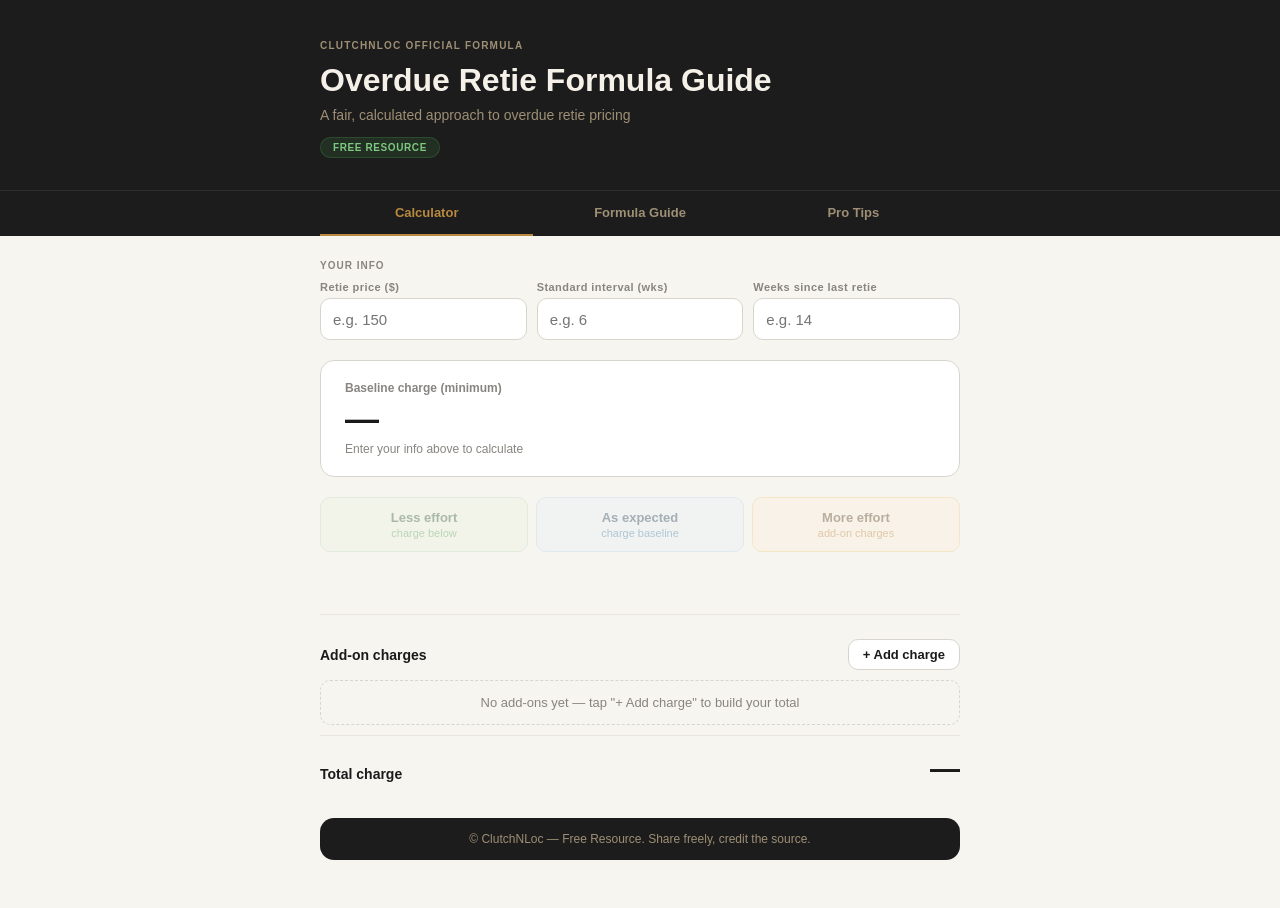
==== index.html @ d16cd5f0 "Add files via upload" ====
<!DOCTYPE html>
<html lang="en">
<head>
<meta charset="UTF-8">
<meta name="viewport" content="width=device-width, initial-scale=1.0">
<title>ClutchNLoc — Overdue Retie Calculator</title>
<style>
  :root {
    --gold: #B8893E;
    --gold-lt: #FBF6EC;
    --black: #1A1A1A;
    --text: #444440;
    --muted: #888580;
    --gray: #F2F0EB;
    --gray2: #E8E5DE;
    --border: #D8D5CE;
    --green-d: #1E4D22;
    --green-l: #EAF3DE;
    --green-t: #4A9E4F;
    --blue-d: #0D2F4A;
    --blue-l: #E6F1FB;
    --blue-t: #2E6FA3;
    --amber-d: #4A2D0A;
    --amber-l: #FAEEDA;
    --amber-t: #B87820;
    --hero-bg: #1C1C1C;
    --hero-t: #F5F0E8;
    --hero-s: #9E8F75;
    --white: #ffffff;
    --radius: 10px;
    --radius-lg: 14px;
  }

  * { box-sizing: border-box; margin: 0; padding: 0; }

  body {
    font-family: -apple-system, BlinkMacSystemFont, "Segoe UI", sans-serif;
    background: #F7F5F0;
    color: var(--text);
    min-height: 100vh;
    padding: 0 0 3rem;
  }

  .hero {
    background: var(--hero-bg);
    padding: 2.5rem 1.5rem 2rem;
    margin-bottom: 0;
  }
  .hero-eyebrow {
    font-size: 10px;
    letter-spacing: .12em;
    text-transform: uppercase;
    color: var(--hero-s);
    margin-bottom: 10px;
    font-weight: 600;
  }
  .hero-title {
    font-size: clamp(22px, 5vw, 32px);
    font-weight: 700;
    color: var(--hero-t);
    line-height: 1.2;
    margin-bottom: 8px;
  }
  .hero-sub {
    font-size: 14px;
    color: var(--hero-s);
    margin-bottom: 14px;
  }
  .badge {
    display: inline-block;
    font-size: 10px;
    font-weight: 700;
    letter-spacing: .06em;
    padding: 4px 12px;
    border-radius: 20px;
    background: rgba(78,158,79,.15);
    color: #7EC882;
    border: 1px solid rgba(78,158,79,.25);
  }

  .container { max-width: 680px; margin: 0 auto; padding: 0 1.25rem; }

  .tabs {
    display: flex;
    background: var(--hero-bg);
    border-top: 1px solid rgba(255,255,255,.08);
  }
  .tab {
    flex: 1;
    padding: 14px 0;
    font-size: 13px;
    font-weight: 600;
    text-align: center;
    cursor: pointer;
    color: var(--hero-s);
    border-bottom: 2px solid transparent;
    transition: all .15s;
    background: none;
    border-top: none;
    border-left: none;
    border-right: none;
  }
  .tab.active {
    color: var(--gold);
    border-bottom-color: var(--gold);
  }

  .tab-panel { display: none; padding-top: 1.5rem; }
  .tab-panel.active { display: block; }

  /* ── SECTION LABELS ── */
  .section-label {
    font-size: 10px;
    font-weight: 700;
    letter-spacing: .1em;
    text-transform: uppercase;
    color: var(--muted);
    margin-bottom: 10px;
    margin-top: 1.5rem;
  }
  .section-label:first-child { margin-top: 0; }

  .divider {
    height: 1px;
    background: var(--gray2);
    margin: 1.5rem 0;
  }

  /* ── CALCULATOR ── */
  .inputs-grid {
    display: grid;
    grid-template-columns: 1fr 1fr 1fr;
    gap: 10px;
    margin-bottom: 1.25rem;
  }
  @media (max-width: 500px) {
    .inputs-grid { grid-template-columns: 1fr; }
  }
  .field label {
    display: block;
    font-size: 11px;
    font-weight: 600;
    color: var(--muted);
    margin-bottom: 5px;
    letter-spacing: .04em;
  }
  .field input {
    width: 100%;
    height: 42px;
    border: 1px solid var(--border);
    border-radius: var(--radius);
    padding: 0 12px;
    font-size: 15px;
    background: var(--white);
    color: var(--black);
    transition: border-color .15s;
    -moz-appearance: textfield;
  }
  .field input::-webkit-outer-spin-button,
  .field input::-webkit-inner-spin-button { -webkit-appearance: none; }
  .field input:focus { outline: none; border-color: var(--gold); }

  .formula-row {
    display: flex;
    align-items: center;
    gap: 6px;
    flex-wrap: wrap;
    margin-bottom: 1.25rem;
    font-size: 13px;
    color: var(--muted);
    min-height: 34px;
  }
  .chip {
    background: var(--gray);
    border: 1px solid var(--gray2);
    border-radius: 8px;
    padding: 4px 10px;
    font-size: 13px;
    font-weight: 600;
    color: var(--black);
  }
  .chip.result { color: var(--gold); background: var(--gold-lt); border-color: #E8D5A8; }

  .result-card {
    background: var(--white);
    border: 1px solid var(--border);
    border-radius: var(--radius-lg);
    padding: 1.25rem 1.5rem;
    margin-bottom: 1.25rem;
    display: flex;
    justify-content: space-between;
    align-items: center;
    gap: 1rem;
  }
  .result-label { font-size: 12px; font-weight: 600; color: var(--muted); margin-bottom: 4px; }
  .result-val { font-size: 34px; font-weight: 700; color: var(--black); }
  .result-sub { font-size: 12px; color: var(--muted); margin-top: 4px; }
  .result-tag {
    font-size: 10px;
    font-weight: 700;
    letter-spacing: .05em;
    padding: 4px 10px;
    border-radius: 20px;
    white-space: nowrap;
    flex-shrink: 0;
  }

  .tiers {
    display: grid;
    grid-template-columns: 1fr 1fr 1fr;
    gap: 8px;
    margin-bottom: 1.25rem;
  }
  @media (max-width: 480px) {
    .tiers { grid-template-columns: 1fr; }
  }
  .tier {
    border-radius: var(--radius);
    padding: 12px;
    text-align: center;
    opacity: .35;
    transition: opacity .2s;
    border: 1px solid transparent;
  }
  .tier.active { opacity: 1; }
  .tier-green { background: var(--green-l); border-color: #B8D9BB; }
  .tier-blue  { background: var(--blue-l);  border-color: #B5D4F4; }
  .tier-amber { background: var(--amber-l); border-color: #F0C878; }
  .tier-title { font-size: 13px; font-weight: 700; margin-bottom: 2px; }
  .tier-green .tier-title { color: var(--green-d); }
  .tier-blue  .tier-title { color: var(--blue-d);  }
  .tier-amber .tier-title { color: var(--amber-d); }
  .tier-sub { font-size: 11px; }
  .tier-green .tier-sub { color: var(--green-t); }
  .tier-blue  .tier-sub { color: var(--blue-t);  }
  .tier-amber .tier-sub { color: var(--amber-t); }
  .tier-hint { font-size: 12px; color: var(--muted); margin-bottom: 1.25rem; min-height: 18px; }

  /* ── ADD-ONS ── */
  .addons-header {
    display: flex;
    justify-content: space-between;
    align-items: center;
    margin-bottom: 10px;
  }
  .addons-title { font-size: 14px; font-weight: 600; color: var(--black); }
  .add-btn {
    font-size: 13px;
    font-weight: 600;
    padding: 7px 14px;
    border-radius: var(--radius);
    border: 1px solid var(--border);
    background: var(--white);
    color: var(--black);
    cursor: pointer;
    transition: background .12s;
  }
  .add-btn:hover { background: var(--gray); }

  .addon-row {
    display: flex;
    gap: 8px;
    align-items: center;
    margin-bottom: 8px;
  }
  .addon-row input {
    height: 40px;
    border: 1px solid var(--border);
    border-radius: var(--radius);
    padding: 0 12px;
    font-size: 14px;
    background: var(--white);
    color: var(--black);
    -moz-appearance: textfield;
  }
  .addon-row input::-webkit-outer-spin-button,
  .addon-row input::-webkit-inner-spin-button { -webkit-appearance: none; }
  .addon-row input:focus { outline: none; border-color: var(--gold); }
  .addon-name { flex: 1; }
  .addon-price { width: 100px; }
  .remove-btn {
    width: 36px;
    height: 40px;
    border-radius: var(--radius);
    border: 1px solid var(--border);
    background: var(--white);
    color: var(--muted);
    cursor: pointer;
    font-size: 18px;
    display: flex;
    align-items: center;
    justify-content: center;
    flex-shrink: 0;
    transition: all .12s;
  }
  .remove-btn:hover { background: #FCEBEB; color: #B84040; border-color: #F09595; }

  .addons-empty {
    font-size: 13px;
    color: var(--muted);
    padding: 14px 0;
    text-align: center;
    border: 1px dashed var(--border);
    border-radius: var(--radius);
    margin-bottom: 10px;
  }

  .total-row {
    display: flex;
    justify-content: space-between;
    align-items: baseline;
    padding: 1rem 0 0;
    border-top: 1px solid var(--gray2);
    margin-top: 6px;
  }
  .total-label { font-size: 14px; font-weight: 600; color: var(--black); }
  .total-val { font-size: 30px; font-weight: 700; color: var(--black); }

  /* ── GUIDE TAB ── */
  .guide-section { margin-bottom: 1.5rem; }

  .formula-box {
    background: var(--hero-bg);
    border-radius: var(--radius-lg);
    padding: 1.25rem 1.5rem;
    margin-bottom: 1rem;
  }
  .formula-box-title { font-size: 14px; font-weight: 700; color: var(--hero-t); margin-bottom: 8px; }
  .formula-eq {
    font-size: clamp(13px, 3vw, 17px);
    font-weight: 700;
    color: var(--gold);
    line-height: 1.4;
    margin-bottom: 8px;
  }
  .formula-note { font-size: 12px; color: var(--hero-s); }

  .vars-grid {
    display: grid;
    grid-template-columns: 1fr 1fr;
    gap: 8px;
    margin-bottom: 1rem;
  }
  .var-card {
    background: var(--gold-lt);
    border: 1px solid #E8D5A8;
    border-radius: var(--radius);
    padding: 12px 14px;
  }
  .var-sym { font-size: 26px; font-weight: 700; color: var(--gold); display: block; margin-bottom: 3px; }
  .var-name { font-size: 13px; font-weight: 700; color: var(--black); margin-bottom: 2px; }
  .var-desc { font-size: 12px; color: var(--muted); line-height: 1.4; }

  .mw-table { width: 100%; border-collapse: collapse; border-radius: var(--radius); overflow: hidden; margin-bottom: 1rem; }
  .mw-table th { background: var(--black); color: var(--white); font-size: 12px; padding: 8px 12px; text-align: left; }
  .mw-table td { font-size: 13px; padding: 8px 12px; }
  .mw-table tr:nth-child(odd) td { background: var(--gray); }
  .mw-table tr:nth-child(even) td { background: var(--gray2); }
  .pill { display: inline-block; font-size: 12px; font-weight: 700; padding: 3px 10px; border-radius: 20px; }
  .pill-green { background: var(--green-l); color: var(--green-d); }
  .pill-amber { background: var(--amber-l); color: var(--amber-d); }
  .pill-red { background: #FCEBEB; color: #791F1F; }

  .charge-card {
    border-radius: var(--radius);
    padding: 12px 14px;
    margin-bottom: 8px;
    border-left: 4px solid transparent;
  }
  .charge-card.green { background: var(--green-l); border-color: var(--green-t); }
  .charge-card.blue  { background: var(--blue-l);  border-color: var(--blue-t);  }
  .charge-card.amber { background: var(--amber-l); border-color: var(--amber-t); }
  .charge-card-title { font-size: 13px; font-weight: 700; margin-bottom: 3px; }
  .charge-card.green .charge-card-title { color: var(--green-d); }
  .charge-card.blue  .charge-card-title { color: var(--blue-d);  }
  .charge-card.amber .charge-card-title { color: var(--amber-d); }
  .charge-card-body { font-size: 12px; }
  .charge-card.green .charge-card-body { color: var(--green-t); }
  .charge-card.blue  .charge-card-body { color: var(--blue-t);  }
  .charge-card.amber .charge-card-body { color: var(--amber-t); }

  .tip-item {
    display: flex;
    gap: 10px;
    padding: 10px 12px;
    border-radius: var(--radius);
    margin-bottom: 7px;
    font-size: 13px;
    line-height: 1.5;
  }
  .tip-item.standard { background: #FEFCF6; border-left: 3px solid var(--gold); color: var(--text); }
  .tip-item.suggested { background: #F4FAF4; border-left: 3px solid var(--green-t); color: var(--green-d); }
  .tip-num { font-weight: 700; flex-shrink: 0; }
  .tip-item.standard .tip-num { color: var(--gold); }
  .tip-item.suggested .tip-num { color: var(--green-t); }

  .suggested-label {
    font-size: 10px;
    font-weight: 700;
    letter-spacing: .08em;
    text-transform: uppercase;
    color: var(--green-t);
    margin-bottom: 6px;
    margin-top: 4px;
  }

  .addon-tag {
    display: inline-block;
    font-size: 12px;
    font-weight: 600;
    padding: 4px 10px;
    border-radius: 20px;
    margin: 3px 4px 3px 0;
    background: var(--amber-l);
    color: var(--amber-d);
  }
  .addon-tag.sug { background: var(--green-l); color: var(--green-d); }

  .footer-bar {
    background: var(--hero-bg);
    border-radius: var(--radius-lg);
    padding: 14px;
    text-align: center;
    font-size: 12px;
    color: var(--hero-s);
    margin-top: 2rem;
  }

  .video-links a {
    display: inline-block;
    font-size: 13px;
    font-weight: 600;
    padding: 8px 14px;
    border-radius: var(--radius);
    background: var(--gold-lt);
    color: var(--gold);
    border: 1px solid #E8D5A8;
    text-decoration: none;
    margin: 4px 4px 4px 0;
  }
  .video-links a:hover { background: #F5EDD8; }

  body.dark-mode {
    background: #111;
    color: #DDD;
    --white: #1E1E1E;
    --border: #333;
    --gray: #1A1A1A;
    --gray2: #222;
    --gold-lt: #2A2010;
    --black: #F0EDE8;
    --text: #C8C5BF;
    --muted: #777;
  }
</style>
</head>
<body>

<div class="hero">
  <div class="container">
    <div class="hero-eyebrow">ClutchNLoc Official Formula</div>
    <h1 class="hero-title">Overdue Retie Formula Guide</h1>
    <p class="hero-sub">A fair, calculated approach to overdue retie pricing</p>
    <span class="badge">FREE RESOURCE</span>
  </div>
</div>

<div class="tabs">
  <div class="container" style="display:flex; width:100%; max-width:680px; padding:0 1.25rem;">
    <button class="tab active" onclick="switchTab('calculator', this)">Calculator</button>
    <button class="tab" onclick="switchTab('guide', this)">Formula Guide</button>
    <button class="tab" onclick="switchTab('tips', this)">Pro Tips</button>
  </div>
</div>

<div class="container">

  <!-- ── CALCULATOR TAB ── -->
  <div class="tab-panel active" id="tab-calculator">

    <p class="section-label">Your info</p>
    <div class="inputs-grid">
      <div class="field">
        <label for="price">Retie price ($)</label>
        <input type="number" id="price" min="0" step="1" placeholder="e.g. 150">
      </div>
      <div class="field">
        <label for="interval">Standard interval (wks)</label>
        <input type="number" id="interval" min="1" max="12" step="1" placeholder="e.g. 6">
      </div>
      <div class="field">
        <label for="weeks">Weeks since last retie</label>
        <input type="number" id="weeks" min="1" step="1" placeholder="e.g. 14">
      </div>
    </div>

    <div class="formula-row" id="formula-row" style="display:none;">
      <span class="chip" id="fc-weeks">—</span>
      <span>÷</span>
      <span class="chip" id="fc-interval">—</span>
      <span>×</span>
      <span class="chip" id="fc-price">—</span>
      <span>=</span>
      <span class="chip result" id="fc-baseline">—</span>
    </div>

    <div class="result-card">
      <div>
        <div class="result-label">Baseline charge (minimum)</div>
        <div class="result-val" id="baseline">—</div>
        <div class="result-sub" id="baseline-sub">Enter your info above to calculate</div>
      </div>
      <div class="result-tag" id="result-tag" style="display:none;"></div>
    </div>

    <div class="tiers">
      <div class="tier tier-green" id="tier-under">
        <div class="tier-title">Less effort</div>
        <div class="tier-sub">charge below</div>
      </div>
      <div class="tier tier-blue" id="tier-exact">
        <div class="tier-title">As expected</div>
        <div class="tier-sub">charge baseline</div>
      </div>
      <div class="tier tier-amber" id="tier-over">
        <div class="tier-title">More effort</div>
        <div class="tier-sub">add-on charges</div>
      </div>
    </div>
    <div class="tier-hint" id="tier-hint"></div>

    <div class="divider"></div>

    <div class="addons-header">
      <span class="addons-title">Add-on charges</span>
      <button class="add-btn" onclick="addAddon()">+ Add charge</button>
    </div>

    <div id="addons-list">
      <div class="addons-empty" id="addons-empty">No add-ons yet — tap "+ Add charge" to build your total</div>
    </div>

    <div class="total-row">
      <span class="total-label">Total charge</span>
      <span class="total-val" id="total">—</span>
    </div>
  </div>

  <!-- ── GUIDE TAB ── -->
  <div class="tab-panel" id="tab-guide">

    <p class="section-label">The problem this solves</p>
    <p style="font-size:14px; line-height:1.7; color:var(--text); margin-bottom:1rem;">
      Clients coming overdue on purpose. Stylists pulling numbers from thin air.
      The ClutchNLoc Overdue Retie Formula creates a calculated baseline — a minimum
      charge that is fair to both the loctician and the client — so pricing is never a guessing game.
    </p>

    <div class="divider"></div>

    <p class="section-label">Maintenance windows</p>
    <table class="mw-table">
      <tr><th>Weeks</th><th>Status</th></tr>
      <tr><td><span class="pill pill-green">4–6 weeks</span></td><td>Standard maintenance window</td></tr>
      <tr><td><span class="pill pill-green">4–7 weeks</span></td><td>Extended standard (some stylists)</td></tr>
      <tr><td><span class="pill pill-amber">7–8 weeks</span></td><td>Approaching overdue — monitor closely</td></tr>
      <tr><td><span class="pill pill-red">8+ weeks</span></td><td>Overdue — formula applies</td></tr>
    </table>

    <div class="divider"></div>

    <p class="section-label">The formula</p>
    <div class="formula-box">
      <div class="formula-box-title">ClutchNLoc Overdue Retie Formula</div>
      <div class="formula-eq">Baseline = (Weeks Overdue ÷ Standard Interval) × Current Retie Price</div>
      <div class="formula-note">This is the minimum charge. Adjust based on effort at consultation.</div>
    </div>

    <div class="vars-grid">
      <div class="var-card">
        <span class="var-sym">W</span>
        <div class="var-name">Weeks overdue</div>
        <div class="var-desc">Total weeks since last retie, minus the standard interval</div>
      </div>
      <div class="var-card">
        <span class="var-sym">S</span>
        <div class="var-name">Standard interval</div>
        <div class="var-desc">Your maintenance window — typically 4–6 weeks</div>
      </div>
      <div class="var-card">
        <span class="var-sym">P</span>
        <div class="var-name">Current retie price</div>
        <div class="var-desc">Your fixed rate for a standard retie service</div>
      </div>
      <div class="var-card">
        <span class="var-sym">B</span>
        <div class="var-name">Baseline charge</div>
        <div class="var-desc">Calculated minimum — your floor for overdue pricing</div>
      </div>
    </div>

    <div class="divider"></div>

    <p class="section-label">Worked example</p>
    <table class="mw-table" style="margin-bottom:1rem;">
      <tr><td style="color:var(--muted);">Current retie price</td><td>$150</td></tr>
      <tr><td style="color:var(--muted);">Standard interval</td><td>6 weeks</td></tr>
      <tr><td style="color:var(--muted);">Weeks since last retie</td><td>14 weeks</td></tr>
      <tr><td style="color:var(--muted);">Weeks overdue</td><td>14 − 6 = 8 weeks</td></tr>
      <tr><td style="color:var(--muted);">Calculation</td><td>(8 ÷ 6) × $150</td></tr>
      <tr style="background:var(--hero-bg) !important;">
        <td style="color:#F5F0E8; font-weight:700; background:var(--hero-bg);">Baseline charge</td>
        <td style="color:var(--gold); font-weight:700; background:var(--hero-bg);">$200.00 minimum</td>
      </tr>
    </table>

    <div class="divider"></div>

    <p class="section-label">How to use the baseline</p>
    <div class="charge-card green">
      <div class="charge-card-title">Went faster / less effort than expected</div>
      <div class="charge-card-body">Give the client a break — charge below the baseline. Your call, your discretion.</div>
    </div>
    <div class="charge-card blue">
      <div class="charge-card-title">Effort matched expectation</div>
      <div class="charge-card-body">Charge what the formula calculated. No guesswork, no awkward conversations.</div>
    </div>
    <div class="charge-card amber">
      <div class="charge-card-title">More effort than calculated</div>
      <div class="charge-card-body">The baseline is the floor — add on charges for extra work.</div>
    </div>

    <div class="divider"></div>

    <p class="section-label">Add-on charges</p>
    <p style="font-size:13px; color:var(--muted); margin-bottom:10px;">Build your add-on menu in advance so clients understand pricing before the chair.</p>
    <div style="margin-bottom:8px;">
      <span class="addon-tag">Severe buildup removal</span>
      <span class="addon-tag">Frizz smoothing</span>
      <span class="addon-tag">Unraveling / slippage repair</span>
      <span class="addon-tag">Extended time (per 30 min)</span>
      <span class="addon-tag">Loc joining / congos</span>
    </div>
    <div class="suggested-label">Suggested additions</div>
    <div>
      <span class="addon-tag sug">Scalp treatment</span>
      <span class="addon-tag sug">Moisture treatment</span>
      <span class="addon-tag sug">Late cancellation buffer</span>
      <span class="addon-tag sug">Detangling / separation</span>
    </div>

    <div class="divider"></div>

    <p class="section-label">Watch the formula in action</p>
    <div class="video-links">
      <a href="https://www.instagram.com/reel/C0Rv8uMufR2/?igsh=bWg1amFiaTYwOHZm" target="_blank">Part 1</a>
      <a href="https://www.instagram.com/reel/C2Ktu6iuDpe/?igsh=ZzZzbmtxaG9ic2dr" target="_blank">Part 2</a>
      <a href="https://www.instagram.com/reel/C4gueOTOGvI/?igsh=ZTRrOW1zeXd1ZnU0" target="_blank">Part 3</a>
      <a href="https://www.instagram.com/reel/C-liQxKOnNZ/?igsh=bDI5bmN2a3FjajRz" target="_blank">Part 4</a>
    </div>
  </div>

  <!-- ── TIPS TAB ── -->
  <div class="tab-panel" id="tab-tips">

    <p class="section-label">Pro tips for overdue reties</p>

    <div class="tip-item standard">
      <span class="tip-num">01</span>
      <span>Always do a consultation first — never sit a client down and start without assessing the work.</span>
    </div>
    <div class="tip-item standard">
      <span class="tip-num">02</span>
      <span>At consultation, retie approximately 5 locs and time yourself. This tells you the actual pace before committing to the full service.</span>
    </div>
    <div class="tip-item standard">
      <span class="tip-num">03</span>
      <span>New client who has never been to you? From experience and research: 1 pull-through ≈ 1 week of growth. Use this to estimate their overdue status.</span>
    </div>
    <div class="tip-item standard">
      <span class="tip-num">04</span>
      <span>Fixed rate pricing is required for this formula to work as intended. Variable pricing complicates the baseline calculation.</span>
    </div>

    <div class="suggested-label" style="margin-top:1rem;">Suggested additions</div>

    <div class="tip-item suggested">
      <span class="tip-num">05</span>
      <span>Collect a non-refundable deposit for overdue clients when booking. It protects your time and filters out clients who are not serious.</span>
    </div>
    <div class="tip-item suggested">
      <span class="tip-num">06</span>
      <span>Create a written overdue policy and send it with your booking confirmation. No surprises at the chair means smoother transactions.</span>
    </div>

    <div class="divider"></div>

    <p class="section-label">Why this formula works</p>
    <p style="font-size:14px; line-height:1.7; color:var(--text);">
      The formula ties your overdue charge directly to your own pricing — so it scales automatically
      when you raise your rates. It is defensible, explainable, and fair. Clients who were strategically
      coming overdue to save money no longer have a financial incentive to do so, because the formula
      closes that loophole. And because it is a minimum, not a fixed fee, you keep professional
      discretion over the final number.
    </p>
  </div>

  <div class="footer-bar">© ClutchNLoc — Free Resource. Share freely, credit the source.</div>

</div>

<script>
function switchTab(id, btn) {
  document.querySelectorAll('.tab-panel').forEach(p => p.classList.remove('active'));
  document.querySelectorAll('.tab').forEach(t => t.classList.remove('active'));
  document.getElementById('tab-' + id).classList.add('active');
  btn.classList.add('active');
}

var addons = [];
var addonId = 0;

function fmt(n) {
  return '$' + n.toFixed(2).replace(/\B(?=(\d{3})+(?!\d))/g, ',');
}

function calc() {
  var price = parseFloat(document.getElementById('price').value);
  var interval = parseFloat(document.getElementById('interval').value);
  var weeks = parseFloat(document.getElementById('weeks').value);
  var hasInputs = !isNaN(price) && !isNaN(interval) && !isNaN(weeks) && price > 0 && interval > 0 && weeks > 0;
  var baseline = 0;

  if (hasInputs) {
    var weeksOverdue = Math.max(0, weeks - interval);
    baseline = (weeksOverdue / interval) * price;

    document.getElementById('formula-row').style.display = 'flex';
    document.getElementById('fc-weeks').textContent = weeksOverdue + ' wks overdue';
    document.getElementById('fc-interval').textContent = interval + ' wk interval';
    document.getElementById('fc-price').textContent = fmt(price);
    document.getElementById('fc-baseline').textContent = fmt(baseline);
    document.getElementById('baseline').textContent = fmt(baseline);

    var tag = document.getElementById('result-tag');
    if (weeks <= interval) {
      document.getElementById('baseline-sub').textContent = 'Client is within the standard window.';
      tag.style.display = 'none';
      setTiers(null);
    } else {
      var extra = weeks - interval;
      document.getElementById('baseline-sub').textContent = extra + ' week' + (extra !== 1 ? 's' : '') + ' overdue — charge at least this amount.';
      tag.style.display = 'inline-block';
      tag.textContent = 'OVERDUE';
      tag.style.background = '#FCEBEB';
      tag.style.color = '#791F1F';
      setTiers('show');
    }
  } else {
    document.getElementById('formula-row').style.display = 'none';
    document.getElementById('baseline').textContent = '—';
    document.getElementById('baseline-sub').textContent = 'Enter your info above to calculate';
    document.getElementById('result-tag').style.display = 'none';
    setTiers(null);
  }

  var addonTotal = addons.reduce(function(s, a) { return s + (parseFloat(a.price) || 0); }, 0);
  document.getElementById('total').textContent = hasInputs ? fmt(baseline + addonTotal) : '—';
}

function setTiers(mode) {
  document.getElementById('tier-under').classList.remove('active');
  document.getElementById('tier-exact').classList.remove('active');
  document.getElementById('tier-over').classList.remove('active');
  document.getElementById('tier-hint').textContent = mode
    ? 'Assess effort at consultation, then decide where you land.'
    : '';
}

function addAddon() {
  var id = ++addonId;
  addons.push({ id: id, name: '', price: '' });
  renderAddons();
}

function removeAddon(id) {
  addons = addons.filter(function(a) { return a.id !== id; });
  renderAddons();
  calc();
}

function updateAddon(id, field, val) {
  addons.forEach(function(a) { if (a.id === id) a[field] = val; });
  calc();
}

function renderAddons() {
  var list = document.getElementById('addons-list');
  var empty = document.getElementById('addons-empty');
  if (addons.length === 0) {
    list.innerHTML = '<div class="addons-empty" id="addons-empty">No add-ons yet — tap &quot;+ Add charge&quot; to build your total</div>';
    return;
  }
  list.innerHTML = '';
  addons.forEach(function(addon) {
    var row = document.createElement('div');
    row.className = 'addon-row';
    row.innerHTML =
      '<input class="addon-name" type="text" placeholder="Add-on label (e.g. buildup removal)" value="' + addon.name.replace(/"/g,'&quot;') + '" oninput="updateAddon(' + addon.id + ',\'name\',this.value)">' +
      '<input class="addon-price" type="number" min="0" step="1" placeholder="$0" value="' + (addon.price || '') + '" oninput="updateAddon(' + addon.id + ',\'price\',this.value)">' +
      '<button class="remove-btn" onclick="removeAddon(' + addon.id + ')">&#215;</button>';
    list.appendChild(row);
  });
}

document.getElementById('price').addEventListener('input', calc);
document.getElementById('interval').addEventListener('input', calc);
document.getElementById('weeks').addEventListener('input', calc);
</script>
</body>
</html>
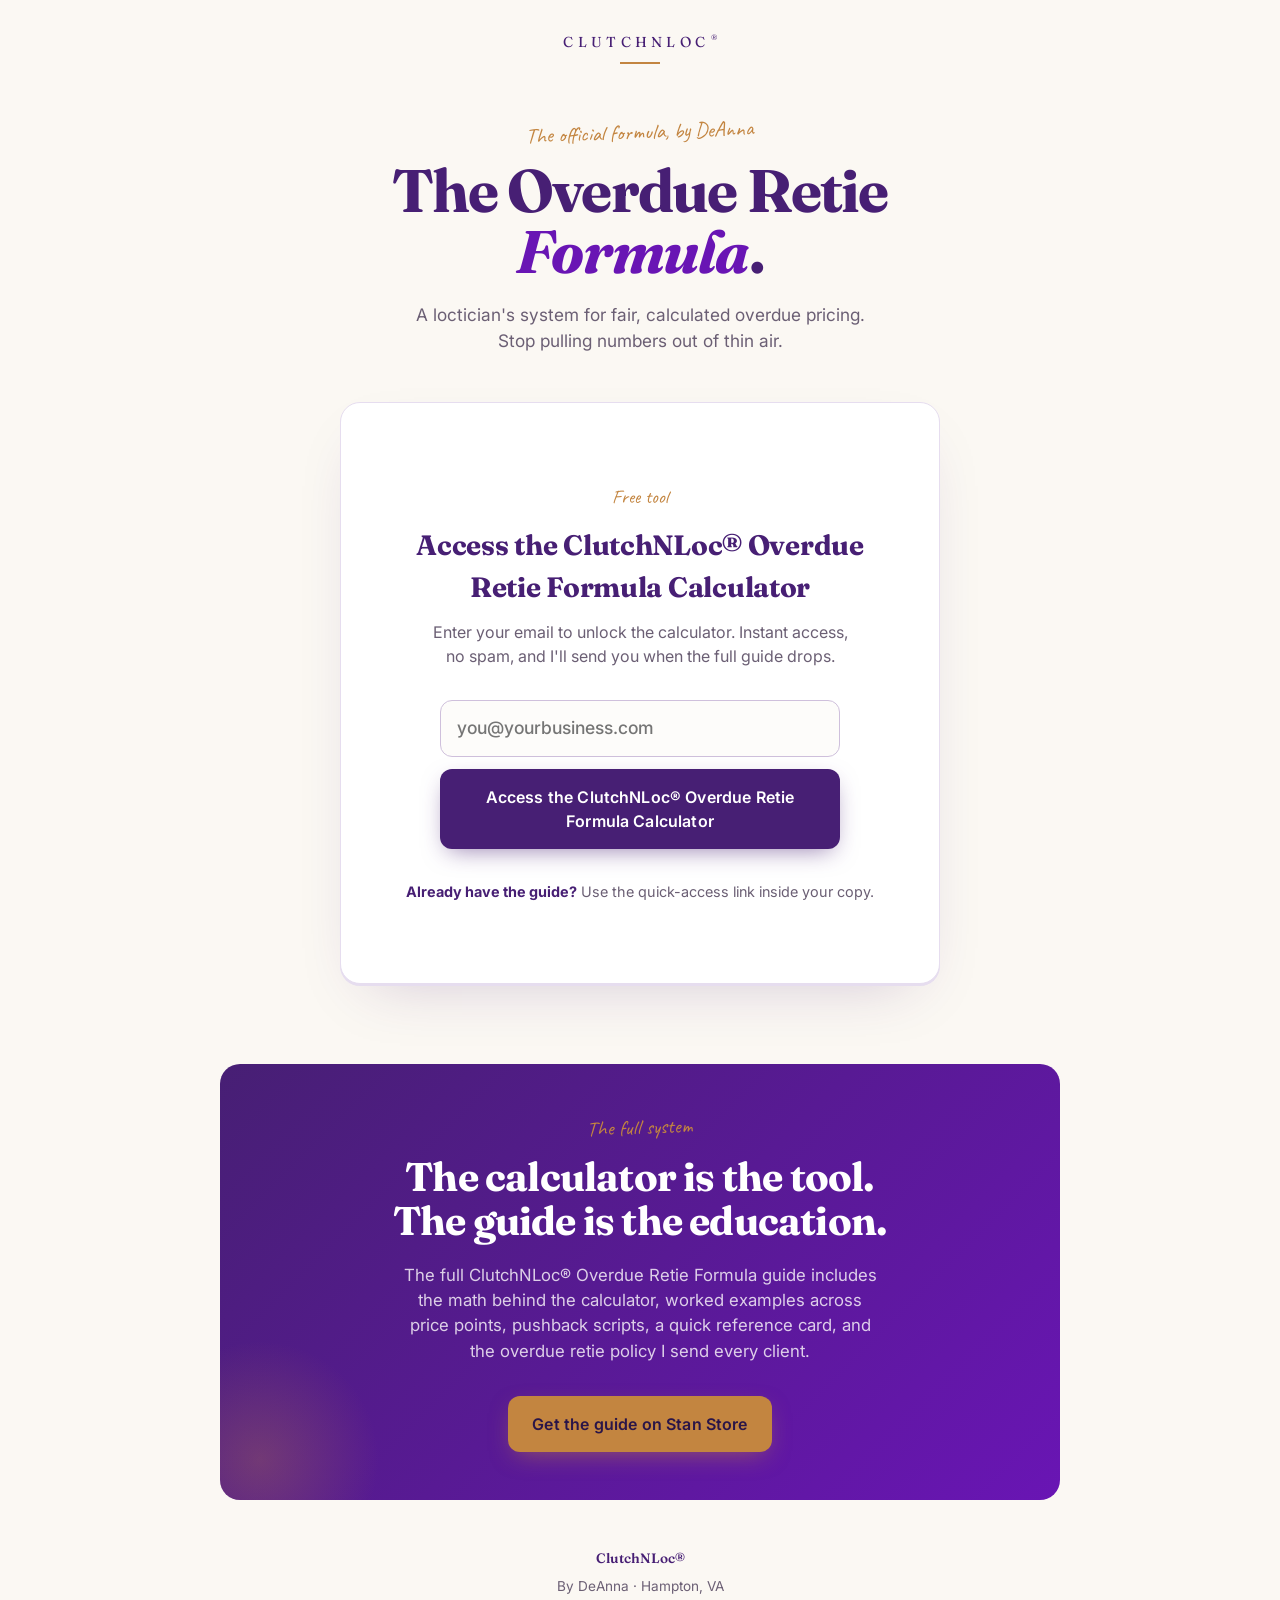
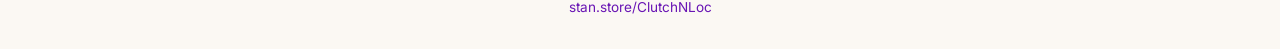
==== commit b411e40f: "Add files via upload" ====
--- a/index.html
+++ b/index.html
@@ -1,821 +1,192 @@
 <!DOCTYPE html>
 <html lang="en">
 <head>
-<meta charset="UTF-8">
-<meta name="viewport" content="width=device-width, initial-scale=1.0">
-<title>ClutchNLoc — Overdue Retie Calculator</title>
-<style>
-  :root {
-    --gold: #B8893E;
-    --gold-lt: #FBF6EC;
-    --black: #1A1A1A;
-    --text: #444440;
-    --muted: #888580;
-    --gray: #F2F0EB;
-    --gray2: #E8E5DE;
-    --border: #D8D5CE;
-    --green-d: #1E4D22;
-    --green-l: #EAF3DE;
-    --green-t: #4A9E4F;
-    --blue-d: #0D2F4A;
-    --blue-l: #E6F1FB;
-    --blue-t: #2E6FA3;
-    --amber-d: #4A2D0A;
-    --amber-l: #FAEEDA;
-    --amber-t: #B87820;
-    --hero-bg: #1C1C1C;
-    --hero-t: #F5F0E8;
-    --hero-s: #9E8F75;
-    --white: #ffffff;
-    --radius: 10px;
-    --radius-lg: 14px;
-  }
+  <meta charset="UTF-8" />
+  <meta name="viewport" content="width=device-width, initial-scale=1" />
+  <title>The ClutchNLoc® Overdue Retie Formula Calculator</title>
+  <meta name="description" content="A loctician's system for fair, calculated overdue pricing. Calculate your baseline in seconds." />
 
-  * { box-sizing: border-box; margin: 0; padding: 0; }
+  <!-- Fonts -->
+  <link rel="preconnect" href="https://fonts.googleapis.com" />
+  <link rel="preconnect" href="https://fonts.gstatic.com" crossorigin />
+  <link href="https://fonts.googleapis.com/css2?family=Fraunces:ital,opsz,wght@0,9..144,400;0,9..144,600;0,9..144,700;1,9..144,600&family=Inter:wght@400;500;600;700&family=Caveat:wght@500;600;700&display=swap" rel="stylesheet" />
 
-  body {
-    font-family: -apple-system, BlinkMacSystemFont, "Segoe UI", sans-serif;
-    background: #F7F5F0;
-    color: var(--text);
-    min-height: 100vh;
-    padding: 0 0 3rem;
-  }
+  <link rel="stylesheet" href="styles.css" />
 
-  .hero {
-    background: var(--hero-bg);
-    padding: 2.5rem 1.5rem 2rem;
-    margin-bottom: 0;
-  }
-  .hero-eyebrow {
-    font-size: 10px;
-    letter-spacing: .12em;
-    text-transform: uppercase;
-    color: var(--hero-s);
-    margin-bottom: 10px;
-    font-weight: 600;
-  }
-  .hero-title {
-    font-size: clamp(22px, 5vw, 32px);
-    font-weight: 700;
-    color: var(--hero-t);
-    line-height: 1.2;
-    margin-bottom: 8px;
-  }
-  .hero-sub {
-    font-size: 14px;
-    color: var(--hero-s);
-    margin-bottom: 14px;
-  }
-  .badge {
-    display: inline-block;
-    font-size: 10px;
-    font-weight: 700;
-    letter-spacing: .06em;
-    padding: 4px 12px;
-    border-radius: 20px;
-    background: rgba(78,158,79,.15);
-    color: #7EC882;
-    border: 1px solid rgba(78,158,79,.25);
-  }
-
-  .container { max-width: 680px; margin: 0 auto; padding: 0 1.25rem; }
-
-  .tabs {
-    display: flex;
-    background: var(--hero-bg);
-    border-top: 1px solid rgba(255,255,255,.08);
-  }
-  .tab {
-    flex: 1;
-    padding: 14px 0;
-    font-size: 13px;
-    font-weight: 600;
-    text-align: center;
-    cursor: pointer;
-    color: var(--hero-s);
-    border-bottom: 2px solid transparent;
-    transition: all .15s;
-    background: none;
-    border-top: none;
-    border-left: none;
-    border-right: none;
-  }
-  .tab.active {
-    color: var(--gold);
-    border-bottom-color: var(--gold);
-  }
-
-  .tab-panel { display: none; padding-top: 1.5rem; }
-  .tab-panel.active { display: block; }
-
-  /* ── SECTION LABELS ── */
-  .section-label {
-    font-size: 10px;
-    font-weight: 700;
-    letter-spacing: .1em;
-    text-transform: uppercase;
-    color: var(--muted);
-    margin-bottom: 10px;
-    margin-top: 1.5rem;
-  }
-  .section-label:first-child { margin-top: 0; }
-
-  .divider {
-    height: 1px;
-    background: var(--gray2);
-    margin: 1.5rem 0;
-  }
-
-  /* ── CALCULATOR ── */
-  .inputs-grid {
-    display: grid;
-    grid-template-columns: 1fr 1fr 1fr;
-    gap: 10px;
-    margin-bottom: 1.25rem;
-  }
-  @media (max-width: 500px) {
-    .inputs-grid { grid-template-columns: 1fr; }
-  }
-  .field label {
-    display: block;
-    font-size: 11px;
-    font-weight: 600;
-    color: var(--muted);
-    margin-bottom: 5px;
-    letter-spacing: .04em;
-  }
-  .field input {
-    width: 100%;
-    height: 42px;
-    border: 1px solid var(--border);
-    border-radius: var(--radius);
-    padding: 0 12px;
-    font-size: 15px;
-    background: var(--white);
-    color: var(--black);
-    transition: border-color .15s;
-    -moz-appearance: textfield;
-  }
-  .field input::-webkit-outer-spin-button,
-  .field input::-webkit-inner-spin-button { -webkit-appearance: none; }
-  .field input:focus { outline: none; border-color: var(--gold); }
-
-  .formula-row {
-    display: flex;
-    align-items: center;
-    gap: 6px;
-    flex-wrap: wrap;
-    margin-bottom: 1.25rem;
-    font-size: 13px;
-    color: var(--muted);
-    min-height: 34px;
-  }
-  .chip {
-    background: var(--gray);
-    border: 1px solid var(--gray2);
-    border-radius: 8px;
-    padding: 4px 10px;
-    font-size: 13px;
-    font-weight: 600;
-    color: var(--black);
-  }
-  .chip.result { color: var(--gold); background: var(--gold-lt); border-color: #E8D5A8; }
-
-  .result-card {
-    background: var(--white);
-    border: 1px solid var(--border);
-    border-radius: var(--radius-lg);
-    padding: 1.25rem 1.5rem;
-    margin-bottom: 1.25rem;
-    display: flex;
-    justify-content: space-between;
-    align-items: center;
-    gap: 1rem;
-  }
-  .result-label { font-size: 12px; font-weight: 600; color: var(--muted); margin-bottom: 4px; }
-  .result-val { font-size: 34px; font-weight: 700; color: var(--black); }
-  .result-sub { font-size: 12px; color: var(--muted); margin-top: 4px; }
-  .result-tag {
-    font-size: 10px;
-    font-weight: 700;
-    letter-spacing: .05em;
-    padding: 4px 10px;
-    border-radius: 20px;
-    white-space: nowrap;
-    flex-shrink: 0;
-  }
-
-  .tiers {
-    display: grid;
-    grid-template-columns: 1fr 1fr 1fr;
-    gap: 8px;
-    margin-bottom: 1.25rem;
-  }
-  @media (max-width: 480px) {
-    .tiers { grid-template-columns: 1fr; }
-  }
-  .tier {
-    border-radius: var(--radius);
-    padding: 12px;
-    text-align: center;
-    opacity: .35;
-    transition: opacity .2s;
-    border: 1px solid transparent;
-  }
-  .tier.active { opacity: 1; }
-  .tier-green { background: var(--green-l); border-color: #B8D9BB; }
-  .tier-blue  { background: var(--blue-l);  border-color: #B5D4F4; }
-  .tier-amber { background: var(--amber-l); border-color: #F0C878; }
-  .tier-title { font-size: 13px; font-weight: 700; margin-bottom: 2px; }
-  .tier-green .tier-title { color: var(--green-d); }
-  .tier-blue  .tier-title { color: var(--blue-d);  }
-  .tier-amber .tier-title { color: var(--amber-d); }
-  .tier-sub { font-size: 11px; }
-  .tier-green .tier-sub { color: var(--green-t); }
-  .tier-blue  .tier-sub { color: var(--blue-t);  }
-  .tier-amber .tier-sub { color: var(--amber-t); }
-  .tier-hint { font-size: 12px; color: var(--muted); margin-bottom: 1.25rem; min-height: 18px; }
-
-  /* ── ADD-ONS ── */
-  .addons-header {
-    display: flex;
-    justify-content: space-between;
-    align-items: center;
-    margin-bottom: 10px;
-  }
-  .addons-title { font-size: 14px; font-weight: 600; color: var(--black); }
-  .add-btn {
-    font-size: 13px;
-    font-weight: 600;
-    padding: 7px 14px;
-    border-radius: var(--radius);
-    border: 1px solid var(--border);
-    background: var(--white);
-    color: var(--black);
-    cursor: pointer;
-    transition: background .12s;
-  }
-  .add-btn:hover { background: var(--gray); }
-
-  .addon-row {
-    display: flex;
-    gap: 8px;
-    align-items: center;
-    margin-bottom: 8px;
-  }
-  .addon-row input {
-    height: 40px;
-    border: 1px solid var(--border);
-    border-radius: var(--radius);
-    padding: 0 12px;
-    font-size: 14px;
-    background: var(--white);
-    color: var(--black);
-    -moz-appearance: textfield;
-  }
-  .addon-row input::-webkit-outer-spin-button,
-  .addon-row input::-webkit-inner-spin-button { -webkit-appearance: none; }
-  .addon-row input:focus { outline: none; border-color: var(--gold); }
-  .addon-name { flex: 1; }
-  .addon-price { width: 100px; }
-  .remove-btn {
-    width: 36px;
-    height: 40px;
-    border-radius: var(--radius);
-    border: 1px solid var(--border);
-    background: var(--white);
-    color: var(--muted);
-    cursor: pointer;
-    font-size: 18px;
-    display: flex;
-    align-items: center;
-    justify-content: center;
-    flex-shrink: 0;
-    transition: all .12s;
-  }
-  .remove-btn:hover { background: #FCEBEB; color: #B84040; border-color: #F09595; }
-
-  .addons-empty {
-    font-size: 13px;
-    color: var(--muted);
-    padding: 14px 0;
-    text-align: center;
-    border: 1px dashed var(--border);
-    border-radius: var(--radius);
-    margin-bottom: 10px;
-  }
-
-  .total-row {
-    display: flex;
-    justify-content: space-between;
-    align-items: baseline;
-    padding: 1rem 0 0;
-    border-top: 1px solid var(--gray2);
-    margin-top: 6px;
-  }
-  .total-label { font-size: 14px; font-weight: 600; color: var(--black); }
-  .total-val { font-size: 30px; font-weight: 700; color: var(--black); }
-
-  /* ── GUIDE TAB ── */
-  .guide-section { margin-bottom: 1.5rem; }
-
-  .formula-box {
-    background: var(--hero-bg);
-    border-radius: var(--radius-lg);
-    padding: 1.25rem 1.5rem;
-    margin-bottom: 1rem;
-  }
-  .formula-box-title { font-size: 14px; font-weight: 700; color: var(--hero-t); margin-bottom: 8px; }
-  .formula-eq {
-    font-size: clamp(13px, 3vw, 17px);
-    font-weight: 700;
-    color: var(--gold);
-    line-height: 1.4;
-    margin-bottom: 8px;
-  }
-  .formula-note { font-size: 12px; color: var(--hero-s); }
-
-  .vars-grid {
-    display: grid;
-    grid-template-columns: 1fr 1fr;
-    gap: 8px;
-    margin-bottom: 1rem;
-  }
-  .var-card {
-    background: var(--gold-lt);
-    border: 1px solid #E8D5A8;
-    border-radius: var(--radius);
-    padding: 12px 14px;
-  }
-  .var-sym { font-size: 26px; font-weight: 700; color: var(--gold); display: block; margin-bottom: 3px; }
-  .var-name { font-size: 13px; font-weight: 700; color: var(--black); margin-bottom: 2px; }
-  .var-desc { font-size: 12px; color: var(--muted); line-height: 1.4; }
-
-  .mw-table { width: 100%; border-collapse: collapse; border-radius: var(--radius); overflow: hidden; margin-bottom: 1rem; }
-  .mw-table th { background: var(--black); color: var(--white); font-size: 12px; padding: 8px 12px; text-align: left; }
-  .mw-table td { font-size: 13px; padding: 8px 12px; }
-  .mw-table tr:nth-child(odd) td { background: var(--gray); }
-  .mw-table tr:nth-child(even) td { background: var(--gray2); }
-  .pill { display: inline-block; font-size: 12px; font-weight: 700; padding: 3px 10px; border-radius: 20px; }
-  .pill-green { background: var(--green-l); color: var(--green-d); }
-  .pill-amber { background: var(--amber-l); color: var(--amber-d); }
-  .pill-red { background: #FCEBEB; color: #791F1F; }
-
-  .charge-card {
-    border-radius: var(--radius);
-    padding: 12px 14px;
-    margin-bottom: 8px;
-    border-left: 4px solid transparent;
-  }
-  .charge-card.green { background: var(--green-l); border-color: var(--green-t); }
-  .charge-card.blue  { background: var(--blue-l);  border-color: var(--blue-t);  }
-  .charge-card.amber { background: var(--amber-l); border-color: var(--amber-t); }
-  .charge-card-title { font-size: 13px; font-weight: 700; margin-bottom: 3px; }
-  .charge-card.green .charge-card-title { color: var(--green-d); }
-  .charge-card.blue  .charge-card-title { color: var(--blue-d);  }
-  .charge-card.amber .charge-card-title { color: var(--amber-d); }
-  .charge-card-body { font-size: 12px; }
-  .charge-card.green .charge-card-body { color: var(--green-t); }
-  .charge-card.blue  .charge-card-body { color: var(--blue-t);  }
-  .charge-card.amber .charge-card-body { color: var(--amber-t); }
-
-  .tip-item {
-    display: flex;
-    gap: 10px;
-    padding: 10px 12px;
-    border-radius: var(--radius);
-    margin-bottom: 7px;
-    font-size: 13px;
-    line-height: 1.5;
-  }
-  .tip-item.standard { background: #FEFCF6; border-left: 3px solid var(--gold); color: var(--text); }
-  .tip-item.suggested { background: #F4FAF4; border-left: 3px solid var(--green-t); color: var(--green-d); }
-  .tip-num { font-weight: 700; flex-shrink: 0; }
-  .tip-item.standard .tip-num { color: var(--gold); }
-  .tip-item.suggested .tip-num { color: var(--green-t); }
-
-  .suggested-label {
-    font-size: 10px;
-    font-weight: 700;
-    letter-spacing: .08em;
-    text-transform: uppercase;
-    color: var(--green-t);
-    margin-bottom: 6px;
-    margin-top: 4px;
-  }
-
-  .addon-tag {
-    display: inline-block;
-    font-size: 12px;
-    font-weight: 600;
-    padding: 4px 10px;
-    border-radius: 20px;
-    margin: 3px 4px 3px 0;
-    background: var(--amber-l);
-    color: var(--amber-d);
-  }
-  .addon-tag.sug { background: var(--green-l); color: var(--green-d); }
-
-  .footer-bar {
-    background: var(--hero-bg);
-    border-radius: var(--radius-lg);
-    padding: 14px;
-    text-align: center;
-    font-size: 12px;
-    color: var(--hero-s);
-    margin-top: 2rem;
-  }
-
-  .video-links a {
-    display: inline-block;
-    font-size: 13px;
-    font-weight: 600;
-    padding: 8px 14px;
-    border-radius: var(--radius);
-    background: var(--gold-lt);
-    color: var(--gold);
-    border: 1px solid #E8D5A8;
-    text-decoration: none;
-    margin: 4px 4px 4px 0;
-  }
-  .video-links a:hover { background: #F5EDD8; }
-
-  body.dark-mode {
-    background: #111;
-    color: #DDD;
-    --white: #1E1E1E;
-    --border: #333;
-    --gray: #1A1A1A;
-    --gray2: #222;
-    --gold-lt: #2A2010;
-    --black: #F0EDE8;
-    --text: #C8C5BF;
-    --muted: #777;
-  }
-</style>
+  <!-- Open Graph -->
+  <meta property="og:title" content="The ClutchNLoc® Overdue Retie Formula" />
+  <meta property="og:description" content="A loctician's system for fair, calculated overdue pricing." />
+  <meta property="og:type" content="website" />
 </head>
 <body>
 
-<div class="hero">
-  <div class="container">
-    <div class="hero-eyebrow">ClutchNLoc Official Formula</div>
-    <h1 class="hero-title">Overdue Retie Formula Guide</h1>
-    <p class="hero-sub">A fair, calculated approach to overdue retie pricing</p>
-    <span class="badge">FREE RESOURCE</span>
-  </div>
-</div>
+  <header class="masthead">
+    <div class="wrap">
+      <p class="masthead__brand">ClutchNLoc</p>
+      <div class="masthead__rule"></div>
+    </div>
+  </header>
 
-<div class="tabs">
-  <div class="container" style="display:flex; width:100%; max-width:680px; padding:0 1.25rem;">
-    <button class="tab active" onclick="switchTab('calculator', this)">Calculator</button>
-    <button class="tab" onclick="switchTab('guide', this)">Formula Guide</button>
-    <button class="tab" onclick="switchTab('tips', this)">Pro Tips</button>
-  </div>
-</div>
+  <main>
+    <!-- ============ HERO ============ -->
+    <section class="hero">
+      <div class="wrap">
+        <span class="hero__eyebrow">The official formula, by DeAnna</span>
+        <h1 class="hero__title">The Overdue Retie <em>Formula</em>.</h1>
+        <p class="hero__sub">A loctician's system for fair, calculated overdue pricing. Stop pulling numbers out of thin air.</p>
+      </div>
+    </section>
 
-<div class="container">
+    <!-- ============ EMAIL GATE ============ -->
+    <section class="wrap" id="gate-section">
+      <div class="card">
+        <div class="gate">
+          <span class="gate__eyebrow">Free tool</span>
+          <h2 class="gate__title">Access the ClutchNLoc® Overdue Retie Formula Calculator</h2>
+          <p class="gate__sub">Enter your email to unlock the calculator. Instant access, no spam, and I'll send you when the full guide drops.</p>
 
-  <!-- ── CALCULATOR TAB ── -->
-  <div class="tab-panel active" id="tab-calculator">
+          <form class="gate__form" id="gate-form" action="https://formspree.io/f/xgojbkzg" method="POST" novalidate>
+            <label class="visually-hidden" for="gate-email">Email address</label>
+            <input class="input" id="gate-email" name="email" type="email" placeholder="you@yourbusiness.com" required autocomplete="email" />
 
-    <p class="section-label">Your info</p>
-    <div class="inputs-grid">
-      <div class="field">
-        <label for="price">Retie price ($)</label>
-        <input type="number" id="price" min="0" step="1" placeholder="e.g. 150">
+            <!-- Formspree hidden fields -->
+            <input type="hidden" name="_subject" value="New calculator unlock from clutchnloc.github.io" />
+            <input type="text" name="_gotcha" style="display:none" tabindex="-1" autocomplete="off" />
+
+            <button class="btn btn--primary btn--full" type="submit">Access the ClutchNLoc® Overdue Retie Formula Calculator</button>
+          </form>
+
+          <p class="gate__buyer-note">
+            <strong>Already have the guide?</strong> Use the quick-access link inside your copy.
+          </p>
+        </div>
       </div>
-      <div class="field">
-        <label for="interval">Standard interval (wks)</label>
-        <input type="number" id="interval" min="1" max="12" step="1" placeholder="e.g. 6">
+    </section>
+
+    <!-- ============ CALCULATOR (hidden until unlock) ============ -->
+    <section class="wrap" id="calc-section" hidden>
+      <div class="card">
+        <h2 class="section-title">Your calculator</h2>
+        <p class="section-sub">Enter your numbers. The formula does the rest.</p>
+
+        <form class="form" id="calc-form" novalidate>
+          <div class="field">
+            <label class="field__label" for="input-price">Current retie price</label>
+            <div class="input-wrap">
+              <span class="input-wrap__prefix">$</span>
+              <input class="input input--prefixed" id="input-price" type="number" step="1" min="1" inputmode="decimal" placeholder="185" required />
+            </div>
+            <p class="field__hint">Your fixed rate for a standard retie service.</p>
+          </div>
+
+          <div class="field">
+            <label class="field__label" for="input-interval">Standard interval</label>
+            <div class="input-wrap">
+              <input class="input input--suffixed" id="input-interval" type="number" step="1" min="1" inputmode="decimal" placeholder="7" required />
+              <span class="input-wrap__suffix">weeks</span>
+            </div>
+            <p class="field__hint">Your maintenance window. Industry standard is 4 to 6 weeks; ClutchNLoc® extended is 4 to 7.</p>
+          </div>
+
+          <div class="field">
+            <label class="field__label" for="input-weeks">Weeks since last retie</label>
+            <div class="input-wrap">
+              <input class="input input--suffixed" id="input-weeks" type="number" step="1" min="1" inputmode="decimal" placeholder="13" required />
+              <span class="input-wrap__suffix">weeks</span>
+            </div>
+            <p class="field__hint">Total weeks since the client's last retie. Not weeks past due.</p>
+          </div>
+
+          <p class="error" id="error-msg" hidden></p>
+
+          <button class="btn btn--accent btn--full" type="submit">Calculate the baseline</button>
+        </form>
+
+        <!-- Result -->
+        <div class="result" id="result" hidden aria-live="polite">
+          <p class="result__label">Your baseline</p>
+          <p class="result__value" id="result-value">$0.00</p>
+          <span class="result__caption">this is your floor</span>
+          <p class="result__breakdown" id="result-breakdown"></p>
+        </div>
+
+        <div style="margin-top: 1rem; text-align: center;">
+          <button class="btn btn--ghost" id="reset-btn" type="button">Clear and start over</button>
+        </div>
+
+        <!-- Formula explainer -->
+        <div class="explainer">
+          <p class="explainer__title">The formula</p>
+          <p class="explainer__formula">B = (W ÷ S) × P</p>
+          <p class="explainer__note">
+            The baseline is your calculated <strong>total</strong>, not an amount to add on top of your standard rate. It scales with your standard price, so raise your rate and the formula scales with you.
+          </p>
+        </div>
       </div>
-      <div class="field">
-        <label for="weeks">Weeks since last retie</label>
-        <input type="number" id="weeks" min="1" step="1" placeholder="e.g. 14">
+    </section>
+
+    <!-- ============ CTA BANNER — Buy the guide ============ -->
+    <section class="wrap wrap--wide">
+      <div class="cta-banner">
+        <span class="cta-banner__eyebrow">The full system</span>
+        <h2 class="cta-banner__title">The calculator is the tool. <br />The guide is the education.</h2>
+        <p class="cta-banner__body">The full ClutchNLoc® Overdue Retie Formula guide includes the math behind the calculator, worked examples across price points, pushback scripts, a quick reference card, and the overdue retie policy I send every client.</p>
+        <a class="btn btn--accent" href="https://stan.store/ClutchNLoc" target="_blank" rel="noopener">Get the guide on Stan Store</a>
       </div>
+    </section>
+  </main>
+
+  <footer class="foot">
+    <div class="wrap">
+      <p class="foot__brand">ClutchNLoc®</p>
+      <p>By DeAnna · Hampton, VA</p>
+      <p><a href="https://stan.store/ClutchNLoc" target="_blank" rel="noopener">stan.store/ClutchNLoc</a></p>
     </div>
+  </footer>
 
-    <div class="formula-row" id="formula-row" style="display:none;">
-      <span class="chip" id="fc-weeks">—</span>
-      <span>÷</span>
-      <span class="chip" id="fc-interval">—</span>
-      <span>×</span>
-      <span class="chip" id="fc-price">—</span>
-      <span>=</span>
-      <span class="chip result" id="fc-baseline">—</span>
-    </div>
+  <script>
+    // Email gate: reveal calculator on submit.
+    (function () {
+      const gateForm = document.getElementById('gate-form');
+      const gateSection = document.getElementById('gate-section');
+      const calcSection = document.getElementById('calc-section');
 
-    <div class="result-card">
-      <div>
-        <div class="result-label">Baseline charge (minimum)</div>
-        <div class="result-val" id="baseline">—</div>
-        <div class="result-sub" id="baseline-sub">Enter your info above to calculate</div>
-      </div>
-      <div class="result-tag" id="result-tag" style="display:none;"></div>
-    </div>
+      if (!gateForm) return;
 
-    <div class="tiers">
-      <div class="tier tier-green" id="tier-under">
-        <div class="tier-title">Less effort</div>
-        <div class="tier-sub">charge below</div>
-      </div>
-      <div class="tier tier-blue" id="tier-exact">
-        <div class="tier-title">As expected</div>
-        <div class="tier-sub">charge baseline</div>
-      </div>
-      <div class="tier tier-amber" id="tier-over">
-        <div class="tier-title">More effort</div>
-        <div class="tier-sub">add-on charges</div>
-      </div>
-    </div>
-    <div class="tier-hint" id="tier-hint"></div>
+      gateForm.addEventListener('submit', function (e) {
+        e.preventDefault();
 
-    <div class="divider"></div>
+        // Submit to Formspree in the background. Reveal calculator regardless of network state
+        // so buyers aren't blocked on slow connections.
+        try {
+          fetch(gateForm.action, {
+            method: 'POST',
+            body: new FormData(gateForm),
+            headers: { Accept: 'application/json' }
+          });
+        } catch (err) {
+          // Fail silently — the unlock experience should not depend on the network.
+        }
 
-    <div class="addons-header">
-      <span class="addons-title">Add-on charges</span>
-      <button class="add-btn" onclick="addAddon()">+ Add charge</button>
-    </div>
+        // Persist unlock so returning visitors skip the gate.
+        try { localStorage.setItem('clutch_calc_unlocked', '1'); } catch (err) {}
 
-    <div id="addons-list">
-      <div class="addons-empty" id="addons-empty">No add-ons yet — tap "+ Add charge" to build your total</div>
-    </div>
+        gateSection.hidden = true;
+        calcSection.hidden = false;
 
-    <div class="total-row">
-      <span class="total-label">Total charge</span>
-      <span class="total-val" id="total">—</span>
-    </div>
-  </div>
+        // Scroll to calculator
+        calcSection.scrollIntoView({ behavior: 'smooth', block: 'start' });
+      });
 
-  <!-- ── GUIDE TAB ── -->
-  <div class="tab-panel" id="tab-guide">
-
-    <p class="section-label">The problem this solves</p>
-    <p style="font-size:14px; line-height:1.7; color:var(--text); margin-bottom:1rem;">
-      Clients coming overdue on purpose. Stylists pulling numbers from thin air.
-      The ClutchNLoc Overdue Retie Formula creates a calculated baseline — a minimum
-      charge that is fair to both the loctician and the client — so pricing is never a guessing game.
-    </p>
-
-    <div class="divider"></div>
-
-    <p class="section-label">Maintenance windows</p>
-    <table class="mw-table">
-      <tr><th>Weeks</th><th>Status</th></tr>
-      <tr><td><span class="pill pill-green">4–6 weeks</span></td><td>Standard maintenance window</td></tr>
-      <tr><td><span class="pill pill-green">4–7 weeks</span></td><td>Extended standard (some stylists)</td></tr>
-      <tr><td><span class="pill pill-amber">7–8 weeks</span></td><td>Approaching overdue — monitor closely</td></tr>
-      <tr><td><span class="pill pill-red">8+ weeks</span></td><td>Overdue — formula applies</td></tr>
-    </table>
-
-    <div class="divider"></div>
-
-    <p class="section-label">The formula</p>
-    <div class="formula-box">
-      <div class="formula-box-title">ClutchNLoc Overdue Retie Formula</div>
-      <div class="formula-eq">Baseline = (Weeks Overdue ÷ Standard Interval) × Current Retie Price</div>
-      <div class="formula-note">This is the minimum charge. Adjust based on effort at consultation.</div>
-    </div>
-
-    <div class="vars-grid">
-      <div class="var-card">
-        <span class="var-sym">W</span>
-        <div class="var-name">Weeks overdue</div>
-        <div class="var-desc">Total weeks since last retie, minus the standard interval</div>
-      </div>
-      <div class="var-card">
-        <span class="var-sym">S</span>
-        <div class="var-name">Standard interval</div>
-        <div class="var-desc">Your maintenance window — typically 4–6 weeks</div>
-      </div>
-      <div class="var-card">
-        <span class="var-sym">P</span>
-        <div class="var-name">Current retie price</div>
-        <div class="var-desc">Your fixed rate for a standard retie service</div>
-      </div>
-      <div class="var-card">
-        <span class="var-sym">B</span>
-        <div class="var-name">Baseline charge</div>
-        <div class="var-desc">Calculated minimum — your floor for overdue pricing</div>
-      </div>
-    </div>
-
-    <div class="divider"></div>
-
-    <p class="section-label">Worked example</p>
-    <table class="mw-table" style="margin-bottom:1rem;">
-      <tr><td style="color:var(--muted);">Current retie price</td><td>$150</td></tr>
-      <tr><td style="color:var(--muted);">Standard interval</td><td>6 weeks</td></tr>
-      <tr><td style="color:var(--muted);">Weeks since last retie</td><td>14 weeks</td></tr>
-      <tr><td style="color:var(--muted);">Weeks overdue</td><td>14 − 6 = 8 weeks</td></tr>
-      <tr><td style="color:var(--muted);">Calculation</td><td>(8 ÷ 6) × $150</td></tr>
-      <tr style="background:var(--hero-bg) !important;">
-        <td style="color:#F5F0E8; font-weight:700; background:var(--hero-bg);">Baseline charge</td>
-        <td style="color:var(--gold); font-weight:700; background:var(--hero-bg);">$200.00 minimum</td>
-      </tr>
-    </table>
-
-    <div class="divider"></div>
-
-    <p class="section-label">How to use the baseline</p>
-    <div class="charge-card green">
-      <div class="charge-card-title">Went faster / less effort than expected</div>
-      <div class="charge-card-body">Give the client a break — charge below the baseline. Your call, your discretion.</div>
-    </div>
-    <div class="charge-card blue">
-      <div class="charge-card-title">Effort matched expectation</div>
-      <div class="charge-card-body">Charge what the formula calculated. No guesswork, no awkward conversations.</div>
-    </div>
-    <div class="charge-card amber">
-      <div class="charge-card-title">More effort than calculated</div>
-      <div class="charge-card-body">The baseline is the floor — add on charges for extra work.</div>
-    </div>
-
-    <div class="divider"></div>
-
-    <p class="section-label">Add-on charges</p>
-    <p style="font-size:13px; color:var(--muted); margin-bottom:10px;">Build your add-on menu in advance so clients understand pricing before the chair.</p>
-    <div style="margin-bottom:8px;">
-      <span class="addon-tag">Severe buildup removal</span>
-      <span class="addon-tag">Frizz smoothing</span>
-      <span class="addon-tag">Unraveling / slippage repair</span>
-      <span class="addon-tag">Extended time (per 30 min)</span>
-      <span class="addon-tag">Loc joining / congos</span>
-    </div>
-    <div class="suggested-label">Suggested additions</div>
-    <div>
-      <span class="addon-tag sug">Scalp treatment</span>
-      <span class="addon-tag sug">Moisture treatment</span>
-      <span class="addon-tag sug">Late cancellation buffer</span>
-      <span class="addon-tag sug">Detangling / separation</span>
-    </div>
-
-    <div class="divider"></div>
-
-    <p class="section-label">Watch the formula in action</p>
-    <div class="video-links">
-      <a href="https://www.instagram.com/reel/C0Rv8uMufR2/?igsh=bWg1amFiaTYwOHZm" target="_blank">Part 1</a>
-      <a href="https://www.instagram.com/reel/C2Ktu6iuDpe/?igsh=ZzZzbmtxaG9ic2dr" target="_blank">Part 2</a>
-      <a href="https://www.instagram.com/reel/C4gueOTOGvI/?igsh=ZTRrOW1zeXd1ZnU0" target="_blank">Part 3</a>
-      <a href="https://www.instagram.com/reel/C-liQxKOnNZ/?igsh=bDI5bmN2a3FjajRz" target="_blank">Part 4</a>
-    </div>
-  </div>
-
-  <!-- ── TIPS TAB ── -->
-  <div class="tab-panel" id="tab-tips">
-
-    <p class="section-label">Pro tips for overdue reties</p>
-
-    <div class="tip-item standard">
-      <span class="tip-num">01</span>
-      <span>Always do a consultation first — never sit a client down and start without assessing the work.</span>
-    </div>
-    <div class="tip-item standard">
-      <span class="tip-num">02</span>
-      <span>At consultation, retie approximately 5 locs and time yourself. This tells you the actual pace before committing to the full service.</span>
-    </div>
-    <div class="tip-item standard">
-      <span class="tip-num">03</span>
-      <span>New client who has never been to you? From experience and research: 1 pull-through ≈ 1 week of growth. Use this to estimate their overdue status.</span>
-    </div>
-    <div class="tip-item standard">
-      <span class="tip-num">04</span>
-      <span>Fixed rate pricing is required for this formula to work as intended. Variable pricing complicates the baseline calculation.</span>
-    </div>
-
-    <div class="suggested-label" style="margin-top:1rem;">Suggested additions</div>
-
-    <div class="tip-item suggested">
-      <span class="tip-num">05</span>
-      <span>Collect a non-refundable deposit for overdue clients when booking. It protects your time and filters out clients who are not serious.</span>
-    </div>
-    <div class="tip-item suggested">
-      <span class="tip-num">06</span>
-      <span>Create a written overdue policy and send it with your booking confirmation. No surprises at the chair means smoother transactions.</span>
-    </div>
-
-    <div class="divider"></div>
-
-    <p class="section-label">Why this formula works</p>
-    <p style="font-size:14px; line-height:1.7; color:var(--text);">
-      The formula ties your overdue charge directly to your own pricing — so it scales automatically
-      when you raise your rates. It is defensible, explainable, and fair. Clients who were strategically
-      coming overdue to save money no longer have a financial incentive to do so, because the formula
-      closes that loophole. And because it is a minimum, not a fixed fee, you keep professional
-      discretion over the final number.
-    </p>
-  </div>
-
-  <div class="footer-bar">© ClutchNLoc — Free Resource. Share freely, credit the source.</div>
-
-</div>
-
-<script>
-function switchTab(id, btn) {
-  document.querySelectorAll('.tab-panel').forEach(p => p.classList.remove('active'));
-  document.querySelectorAll('.tab').forEach(t => t.classList.remove('active'));
-  document.getElementById('tab-' + id).classList.add('active');
-  btn.classList.add('active');
-}
-
-var addons = [];
-var addonId = 0;
-
-function fmt(n) {
-  return '$' + n.toFixed(2).replace(/\B(?=(\d{3})+(?!\d))/g, ',');
-}
-
-function calc() {
-  var price = parseFloat(document.getElementById('price').value);
-  var interval = parseFloat(document.getElementById('interval').value);
-  var weeks = parseFloat(document.getElementById('weeks').value);
-  var hasInputs = !isNaN(price) && !isNaN(interval) && !isNaN(weeks) && price > 0 && interval > 0 && weeks > 0;
-  var baseline = 0;
-
-  if (hasInputs) {
-    var weeksOverdue = Math.max(0, weeks - interval);
-    baseline = (weeksOverdue / interval) * price;
-
-    document.getElementById('formula-row').style.display = 'flex';
-    document.getElementById('fc-weeks').textContent = weeksOverdue + ' wks overdue';
-    document.getElementById('fc-interval').textContent = interval + ' wk interval';
-    document.getElementById('fc-price').textContent = fmt(price);
-    document.getElementById('fc-baseline').textContent = fmt(baseline);
-    document.getElementById('baseline').textContent = fmt(baseline);
-
-    var tag = document.getElementById('result-tag');
-    if (weeks <= interval) {
-      document.getElementById('baseline-sub').textContent = 'Client is within the standard window.';
-      tag.style.display = 'none';
-      setTiers(null);
-    } else {
-      var extra = weeks - interval;
-      document.getElementById('baseline-sub').textContent = extra + ' week' + (extra !== 1 ? 's' : '') + ' overdue — charge at least this amount.';
-      tag.style.display = 'inline-block';
-      tag.textContent = 'OVERDUE';
-      tag.style.background = '#FCEBEB';
-      tag.style.color = '#791F1F';
-      setTiers('show');
-    }
-  } else {
-    document.getElementById('formula-row').style.display = 'none';
-    document.getElementById('baseline').textContent = '—';
-    document.getElementById('baseline-sub').textContent = 'Enter your info above to calculate';
-    document.getElementById('result-tag').style.display = 'none';
-    setTiers(null);
-  }
-
-  var addonTotal = addons.reduce(function(s, a) { return s + (parseFloat(a.price) || 0); }, 0);
-  document.getElementById('total').textContent = hasInputs ? fmt(baseline + addonTotal) : '—';
-}
-
-function setTiers(mode) {
-  document.getElementById('tier-under').classList.remove('active');
-  document.getElementById('tier-exact').classList.remove('active');
-  document.getElementById('tier-over').classList.remove('active');
-  document.getElementById('tier-hint').textContent = mode
-    ? 'Assess effort at consultation, then decide where you land.'
-    : '';
-}
-
-function addAddon() {
-  var id = ++addonId;
-  addons.push({ id: id, name: '', price: '' });
-  renderAddons();
-}
-
-function removeAddon(id) {
-  addons = addons.filter(function(a) { return a.id !== id; });
-  renderAddons();
-  calc();
-}
-
-function updateAddon(id, field, val) {
-  addons.forEach(function(a) { if (a.id === id) a[field] = val; });
-  calc();
-}
-
-function renderAddons() {
-  var list = document.getElementById('addons-list');
-  var empty = document.getElementById('addons-empty');
-  if (addons.length === 0) {
-    list.innerHTML = '<div class="addons-empty" id="addons-empty">No add-ons yet — tap &quot;+ Add charge&quot; to build your total</div>';
-    return;
-  }
-  list.innerHTML = '';
-  addons.forEach(function(addon) {
-    var row = document.createElement('div');
-    row.className = 'addon-row';
-    row.innerHTML =
-      '<input class="addon-name" type="text" placeholder="Add-on label (e.g. buildup removal)" value="' + addon.name.replace(/"/g,'&quot;') + '" oninput="updateAddon(' + addon.id + ',\'name\',this.value)">' +
-      '<input class="addon-price" type="number" min="0" step="1" placeholder="$0" value="' + (addon.price || '') + '" oninput="updateAddon(' + addon.id + ',\'price\',this.value)">' +
-      '<button class="remove-btn" onclick="removeAddon(' + addon.id + ')">&#215;</button>';
-    list.appendChild(row);
-  });
-}
-
-document.getElementById('price').addEventListener('input', calc);
-document.getElementById('interval').addEventListener('input', calc);
-document.getElementById('weeks').addEventListener('input', calc);
-</script>
+      // If already unlocked, skip the gate.
+      try {
+        if (localStorage.getItem('clutch_calc_unlocked') === '1') {
+          gateSection.hidden = true;
+          calcSection.hidden = false;
+        }
+      } catch (err) {}
+    })();
+  </script>
+  <script src="calc.js"></script>
 </body>
 </html>
--- a/styles.css
+++ b/styles.css
@@ -0,0 +1,524 @@
+/* ==========================================================================
+   ClutchNLoc® Overdue Retie Formula Calculator
+   Shared stylesheet — public landing + buyer-only ODCalculator
+   ========================================================================== */
+
+/* ---------- Design tokens ---------- */
+:root {
+  /* Brand palette (locked) */
+  --primary-purple: #6915b4;
+  --deep-eggplant: #471f74;
+  --soft-lavender: #8962d0;
+  --warm-caramel:  #c38540;
+  --soft-sage:     #a7ca63;
+  --deep-crimson:  #881b1b;
+
+  /* Working colors */
+  --bg-page:      #fbf8f3;
+  --bg-card:      #ffffff;
+  --bg-note:      #f8f4fb;
+  --bg-result:    #2a1548;
+  --text-dark:    #1f1523;
+  --text-muted:   #6b5f74;
+  --text-on-dark: #f5eef7;
+  --border-soft:  #e6ddef;
+  --border-input: #cfc0dc;
+
+  /* Type */
+  --font-display: 'Fraunces', Georgia, serif;
+  --font-script:  'Caveat', 'Bradley Hand', cursive;
+  --font-body:    'Inter', system-ui, -apple-system, sans-serif;
+
+  /* Spacing scale */
+  --space-xs: 0.5rem;
+  --space-sm: 0.75rem;
+  --space-md: 1.25rem;
+  --space-lg: 2rem;
+  --space-xl: 3rem;
+  --space-2xl: 5rem;
+
+  /* Radii */
+  --radius-sm: 6px;
+  --radius-md: 12px;
+  --radius-lg: 20px;
+
+  /* Motion */
+  --ease-out: cubic-bezier(0.16, 1, 0.3, 1);
+  --dur-fast: 180ms;
+  --dur-med:  360ms;
+  --dur-slow: 600ms;
+}
+
+/* ---------- Reset ---------- */
+*, *::before, *::after { box-sizing: border-box; }
+body { margin: 0; }
+button { font: inherit; cursor: pointer; border: none; background: none; }
+input, button, select { font: inherit; }
+h1, h2, h3, p { margin: 0; }
+img { max-width: 100%; display: block; }
+
+/* ---------- Base ---------- */
+body {
+  font-family: var(--font-body);
+  color: var(--text-dark);
+  background: var(--bg-page);
+  line-height: 1.5;
+  -webkit-font-smoothing: antialiased;
+  min-height: 100vh;
+  display: flex;
+  flex-direction: column;
+}
+
+main { flex: 1; }
+
+/* ---------- Layout wrappers ---------- */
+.wrap {
+  max-width: 640px;
+  margin: 0 auto;
+  padding: 0 var(--space-md);
+}
+
+.wrap--wide {
+  max-width: 880px;
+}
+
+/* ---------- Header (both pages) ---------- */
+.masthead {
+  padding: var(--space-lg) 0 var(--space-md);
+  text-align: center;
+}
+.masthead__brand {
+  font-family: var(--font-display);
+  font-weight: 400;
+  font-size: 0.9rem;
+  letter-spacing: 0.3em;
+  color: var(--deep-eggplant);
+  text-transform: uppercase;
+  margin-bottom: var(--space-xs);
+}
+.masthead__brand::after {
+  content: '®';
+  font-size: 0.6em;
+  vertical-align: super;
+  margin-left: 0.15em;
+  letter-spacing: 0;
+}
+.masthead__rule {
+  width: 40px;
+  height: 2px;
+  background: var(--warm-caramel);
+  margin: var(--space-xs) auto 0;
+}
+
+/* ---------- Hero (public page) ---------- */
+.hero {
+  padding: var(--space-lg) 0 var(--space-xl);
+  text-align: center;
+}
+.hero__eyebrow {
+  font-family: var(--font-script);
+  font-size: 1.35rem;
+  color: var(--warm-caramel);
+  transform: rotate(-2deg);
+  display: inline-block;
+  margin-bottom: var(--space-sm);
+}
+.hero__title {
+  font-family: var(--font-display);
+  font-weight: 700;
+  font-size: clamp(2.25rem, 8vw, 3.75rem);
+  line-height: 1.02;
+  letter-spacing: -0.03em;
+  color: var(--deep-eggplant);
+  margin-bottom: var(--space-md);
+}
+.hero__title em {
+  font-style: italic;
+  font-family: var(--font-display);
+  color: var(--primary-purple);
+}
+.hero__sub {
+  font-size: 1.08rem;
+  color: var(--text-muted);
+  max-width: 42ch;
+  margin: 0 auto;
+}
+
+/* ---------- Card (calculator container) ---------- */
+.card {
+  background: var(--bg-card);
+  border: 1px solid var(--border-soft);
+  border-radius: var(--radius-lg);
+  padding: var(--space-lg);
+  box-shadow: 0 2px 0 var(--border-soft), 0 24px 60px -30px rgba(71, 31, 116, 0.25);
+}
+
+.card--dark {
+  background: linear-gradient(160deg, var(--deep-eggplant) 0%, var(--bg-result) 100%);
+  color: var(--text-on-dark);
+  border-color: transparent;
+}
+
+/* ---------- Section headings ---------- */
+.section-title {
+  font-family: var(--font-display);
+  font-weight: 700;
+  font-size: 1.75rem;
+  color: var(--deep-eggplant);
+  margin-bottom: var(--space-xs);
+  letter-spacing: -0.01em;
+}
+.section-sub {
+  color: var(--text-muted);
+  margin-bottom: var(--space-lg);
+}
+
+/* ---------- Form ---------- */
+.form { display: grid; gap: var(--space-md); }
+
+.field { display: grid; gap: var(--space-xs); }
+
+.field__label {
+  font-size: 0.85rem;
+  font-weight: 600;
+  color: var(--deep-eggplant);
+  letter-spacing: 0.02em;
+  text-transform: uppercase;
+}
+
+.field__hint {
+  font-size: 0.85rem;
+  color: var(--text-muted);
+  font-style: italic;
+}
+
+.input-wrap {
+  position: relative;
+  display: flex;
+  align-items: center;
+}
+
+.input-wrap__prefix,
+.input-wrap__suffix {
+  position: absolute;
+  color: var(--text-muted);
+  font-weight: 500;
+  pointer-events: none;
+  font-size: 1.05rem;
+}
+.input-wrap__prefix { left: 1rem; }
+.input-wrap__suffix { right: 1rem; }
+
+.input {
+  width: 100%;
+  padding: 0.9rem 1rem;
+  border: 1.5px solid var(--border-input);
+  border-radius: var(--radius-md);
+  background: #fdfcfa;
+  color: var(--text-dark);
+  font-size: 1.1rem;
+  font-weight: 500;
+  transition: border-color var(--dur-fast) var(--ease-out),
+              box-shadow var(--dur-fast) var(--ease-out);
+}
+.input:focus {
+  outline: none;
+  border-color: var(--primary-purple);
+  box-shadow: 0 0 0 4px rgba(105, 21, 180, 0.12);
+}
+.input--prefixed { padding-left: 2.25rem; }
+.input--suffixed { padding-right: 5rem; }
+
+/* ---------- Buttons ---------- */
+.btn {
+  display: inline-flex;
+  align-items: center;
+  justify-content: center;
+  gap: 0.5rem;
+  padding: 1rem 1.5rem;
+  border-radius: var(--radius-md);
+  font-weight: 600;
+  font-size: 1rem;
+  letter-spacing: 0.01em;
+  transition: transform var(--dur-fast) var(--ease-out),
+              box-shadow var(--dur-fast) var(--ease-out),
+              background-color var(--dur-fast) var(--ease-out);
+  text-decoration: none;
+}
+.btn:active { transform: translateY(1px); }
+.btn:focus-visible {
+  outline: 3px solid var(--warm-caramel);
+  outline-offset: 2px;
+}
+
+.btn--primary {
+  background: var(--deep-eggplant);
+  color: #fff;
+  box-shadow: 0 8px 24px -8px rgba(71, 31, 116, 0.6);
+}
+.btn--primary:hover { background: var(--primary-purple); }
+
+.btn--accent {
+  background: var(--warm-caramel);
+  color: #2a1548;
+  box-shadow: 0 8px 24px -8px rgba(195, 133, 64, 0.6);
+}
+.btn--accent:hover { background: #b57632; }
+
+.btn--ghost {
+  background: transparent;
+  color: var(--deep-eggplant);
+  border: 1.5px solid var(--border-input);
+}
+.btn--ghost:hover { border-color: var(--deep-eggplant); background: var(--bg-note); }
+
+.btn--full { width: 100%; }
+
+/* ---------- Result panel ---------- */
+.result {
+  margin-top: var(--space-lg);
+  padding: var(--space-lg);
+  background: linear-gradient(160deg, var(--deep-eggplant) 0%, var(--bg-result) 100%);
+  border-radius: var(--radius-lg);
+  color: var(--text-on-dark);
+  text-align: center;
+  position: relative;
+  overflow: hidden;
+}
+
+.result::before {
+  content: '';
+  position: absolute;
+  top: -40px; right: -40px;
+  width: 200px; height: 200px;
+  background: radial-gradient(circle, rgba(195, 133, 64, 0.25) 0%, transparent 70%);
+  pointer-events: none;
+}
+
+.result__label {
+  font-size: 0.8rem;
+  font-weight: 600;
+  letter-spacing: 0.3em;
+  text-transform: uppercase;
+  color: var(--warm-caramel);
+  margin-bottom: var(--space-sm);
+}
+
+.result__value {
+  font-family: var(--font-display);
+  font-weight: 700;
+  font-size: clamp(3rem, 12vw, 4.5rem);
+  line-height: 1;
+  color: #fff;
+  letter-spacing: -0.03em;
+  margin-bottom: var(--space-xs);
+  font-variant-numeric: tabular-nums;
+}
+
+.result__caption {
+  font-family: var(--font-script);
+  font-size: 1.4rem;
+  color: var(--warm-caramel);
+  transform: rotate(-1deg);
+  display: inline-block;
+  margin-bottom: var(--space-md);
+}
+
+.result__breakdown {
+  font-size: 0.9rem;
+  color: rgba(245, 238, 247, 0.75);
+  padding-top: var(--space-md);
+  border-top: 1px solid rgba(245, 238, 247, 0.15);
+  font-variant-numeric: tabular-nums;
+}
+.result__breakdown code {
+  font-family: inherit;
+  color: var(--warm-caramel);
+}
+
+.result[hidden] { display: none; }
+
+/* ---------- Reveal animation ---------- */
+@keyframes reveal {
+  from { opacity: 0; transform: translateY(12px); }
+  to   { opacity: 1; transform: translateY(0); }
+}
+.result.is-visible {
+  animation: reveal var(--dur-slow) var(--ease-out) both;
+}
+
+/* ---------- Formula explainer ---------- */
+.explainer {
+  margin-top: var(--space-xl);
+  padding: var(--space-lg);
+  background: var(--bg-note);
+  border-left: 3px solid var(--warm-caramel);
+  border-radius: var(--radius-md);
+}
+.explainer__title {
+  font-family: var(--font-display);
+  font-weight: 600;
+  font-size: 1.15rem;
+  color: var(--deep-eggplant);
+  margin-bottom: var(--space-xs);
+}
+.explainer__formula {
+  font-family: var(--font-display);
+  font-weight: 700;
+  font-size: 1.35rem;
+  color: var(--primary-purple);
+  padding: var(--space-sm) 0;
+  font-variant-numeric: tabular-nums;
+}
+.explainer__note {
+  font-size: 0.95rem;
+  color: var(--text-muted);
+}
+
+/* ---------- CTA banner (public page → Stan Store) ---------- */
+.cta-banner {
+  margin-top: var(--space-2xl);
+  padding: var(--space-xl) var(--space-lg);
+  background: linear-gradient(135deg, var(--deep-eggplant) 0%, var(--primary-purple) 100%);
+  border-radius: var(--radius-lg);
+  color: #fff;
+  text-align: center;
+  position: relative;
+  overflow: hidden;
+}
+.cta-banner::after {
+  content: '';
+  position: absolute;
+  bottom: -80px; left: -80px;
+  width: 240px; height: 240px;
+  background: radial-gradient(circle, rgba(195, 133, 64, 0.28) 0%, transparent 70%);
+  pointer-events: none;
+}
+.cta-banner__eyebrow {
+  font-family: var(--font-script);
+  font-size: 1.3rem;
+  color: var(--warm-caramel);
+  transform: rotate(-2deg);
+  display: inline-block;
+  margin-bottom: var(--space-sm);
+}
+.cta-banner__title {
+  font-family: var(--font-display);
+  font-weight: 700;
+  font-size: clamp(1.75rem, 5vw, 2.5rem);
+  line-height: 1.1;
+  letter-spacing: -0.02em;
+  margin-bottom: var(--space-md);
+}
+.cta-banner__body {
+  font-size: 1.05rem;
+  color: rgba(245, 238, 247, 0.85);
+  margin-bottom: var(--space-lg);
+  max-width: 44ch;
+  margin-left: auto;
+  margin-right: auto;
+}
+
+/* ---------- Gate (email unlock) ---------- */
+.gate {
+  padding: var(--space-xl) var(--space-lg);
+  text-align: center;
+}
+.gate__eyebrow {
+  font-family: var(--font-script);
+  font-size: 1.2rem;
+  color: var(--warm-caramel);
+  transform: rotate(-1deg);
+  display: inline-block;
+  margin-bottom: var(--space-sm);
+}
+.gate__title {
+  font-family: var(--font-display);
+  font-weight: 700;
+  font-size: 1.75rem;
+  color: var(--deep-eggplant);
+  margin-bottom: var(--space-sm);
+  letter-spacing: -0.01em;
+}
+.gate__sub {
+  color: var(--text-muted);
+  margin-bottom: var(--space-lg);
+  max-width: 42ch;
+  margin-left: auto;
+  margin-right: auto;
+}
+.gate__form {
+  display: grid;
+  gap: var(--space-sm);
+  max-width: 400px;
+  margin: 0 auto;
+}
+.gate__buyer-note {
+  margin-top: var(--space-lg);
+  font-size: 0.9rem;
+  color: var(--text-muted);
+}
+.gate__buyer-note strong { color: var(--deep-eggplant); }
+
+/* ---------- Footer ---------- */
+.foot {
+  padding: var(--space-xl) 0 var(--space-lg);
+  text-align: center;
+  color: var(--text-muted);
+  font-size: 0.85rem;
+}
+.foot__brand {
+  font-family: var(--font-display);
+  font-weight: 600;
+  color: var(--deep-eggplant);
+  margin-bottom: var(--space-xs);
+}
+.foot a { color: var(--primary-purple); text-decoration: none; }
+.foot a:hover { text-decoration: underline; }
+
+/* ---------- Buyer badge (visible only on /ODCalculator) ---------- */
+.buyer-badge {
+  display: inline-flex;
+  align-items: center;
+  gap: 0.4rem;
+  padding: 0.35rem 0.8rem;
+  background: rgba(195, 133, 64, 0.12);
+  color: var(--warm-caramel);
+  border: 1px solid rgba(195, 133, 64, 0.3);
+  border-radius: 999px;
+  font-size: 0.75rem;
+  font-weight: 600;
+  letter-spacing: 0.1em;
+  text-transform: uppercase;
+  margin-bottom: var(--space-md);
+}
+
+/* ---------- Error state ---------- */
+.error {
+  color: var(--deep-crimson);
+  font-size: 0.9rem;
+  margin-top: var(--space-xs);
+}
+
+/* ---------- Accessibility ---------- */
+.visually-hidden {
+  position: absolute;
+  width: 1px; height: 1px;
+  padding: 0; margin: -1px;
+  overflow: hidden; clip: rect(0, 0, 0, 0);
+  white-space: nowrap; border: 0;
+}
+
+@media (prefers-reduced-motion: reduce) {
+  *, *::before, *::after {
+    animation-duration: 0.01ms !important;
+    transition-duration: 0.01ms !important;
+  }
+}
+
+/* ---------- Responsive tweaks ---------- */
+@media (max-width: 480px) {
+  .card { padding: var(--space-md); }
+  .cta-banner { padding: var(--space-lg) var(--space-md); }
+  .result { padding: var(--space-md); }
+}
